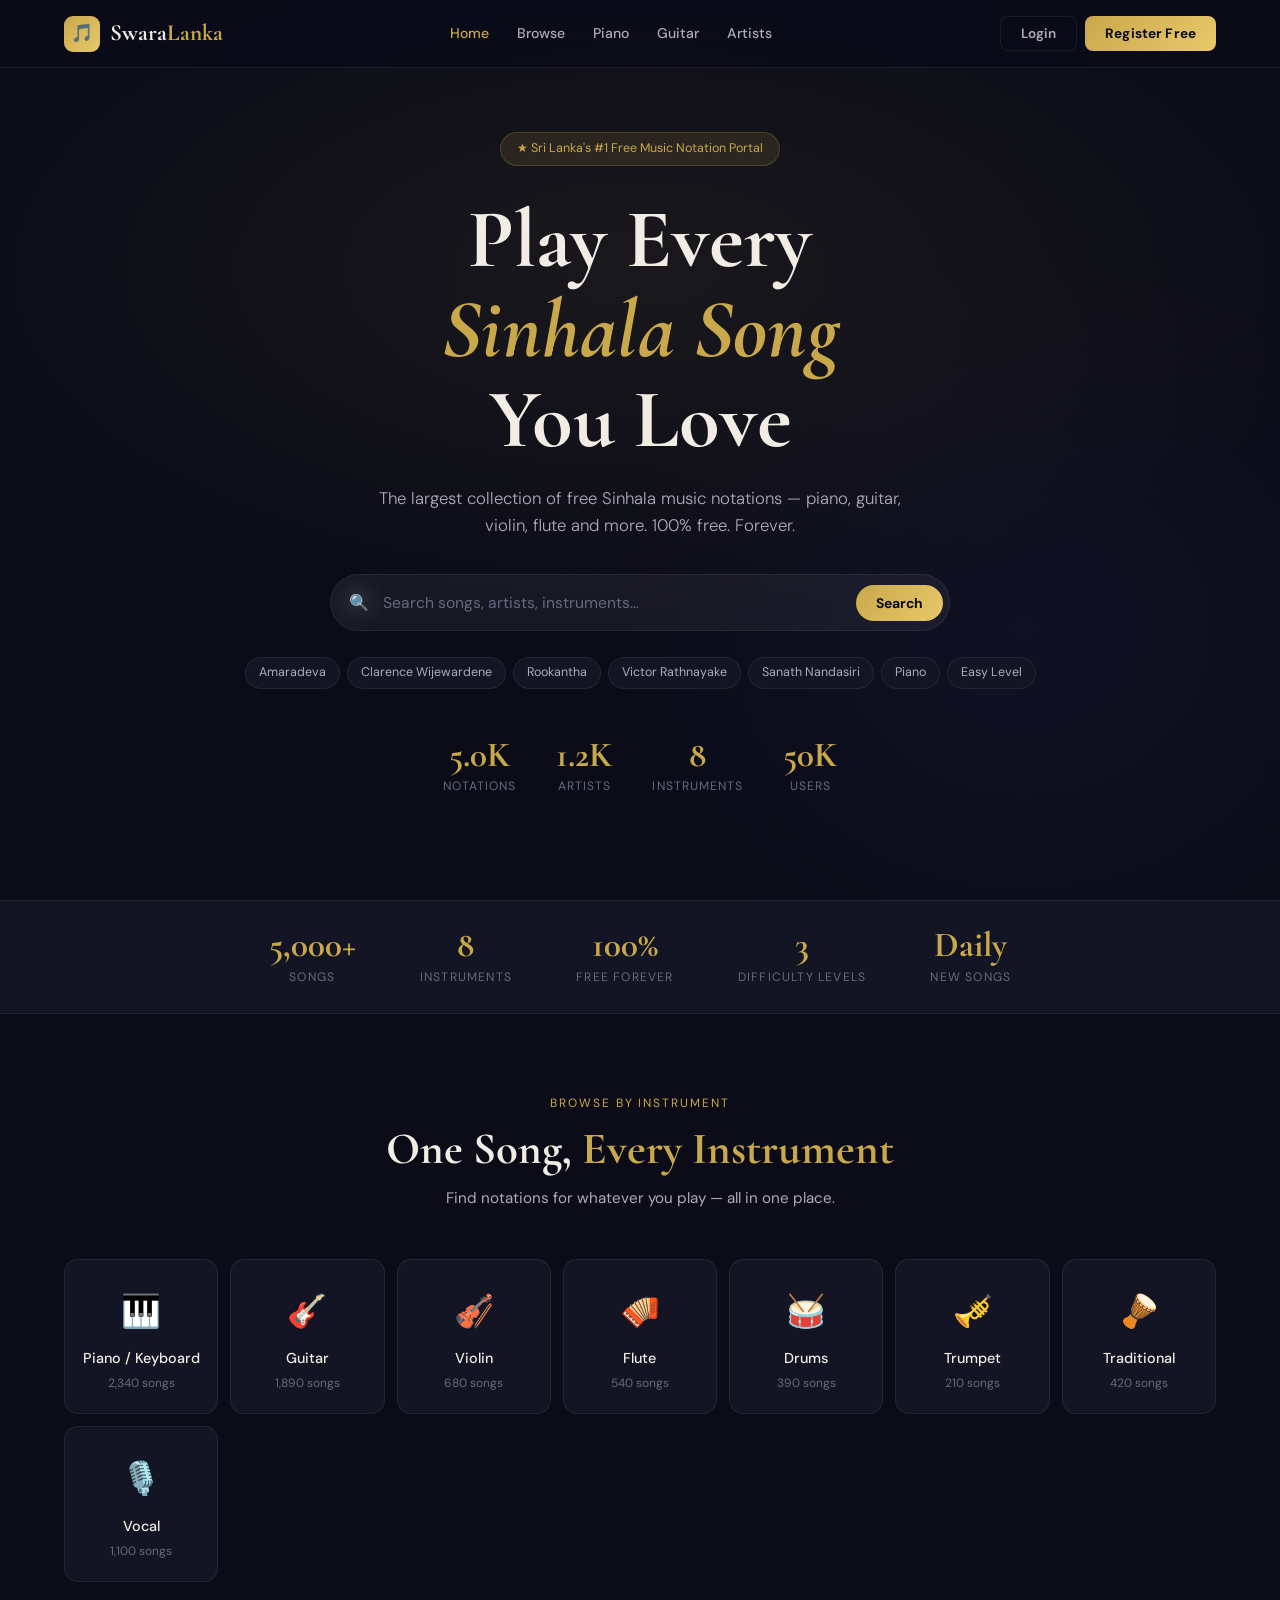
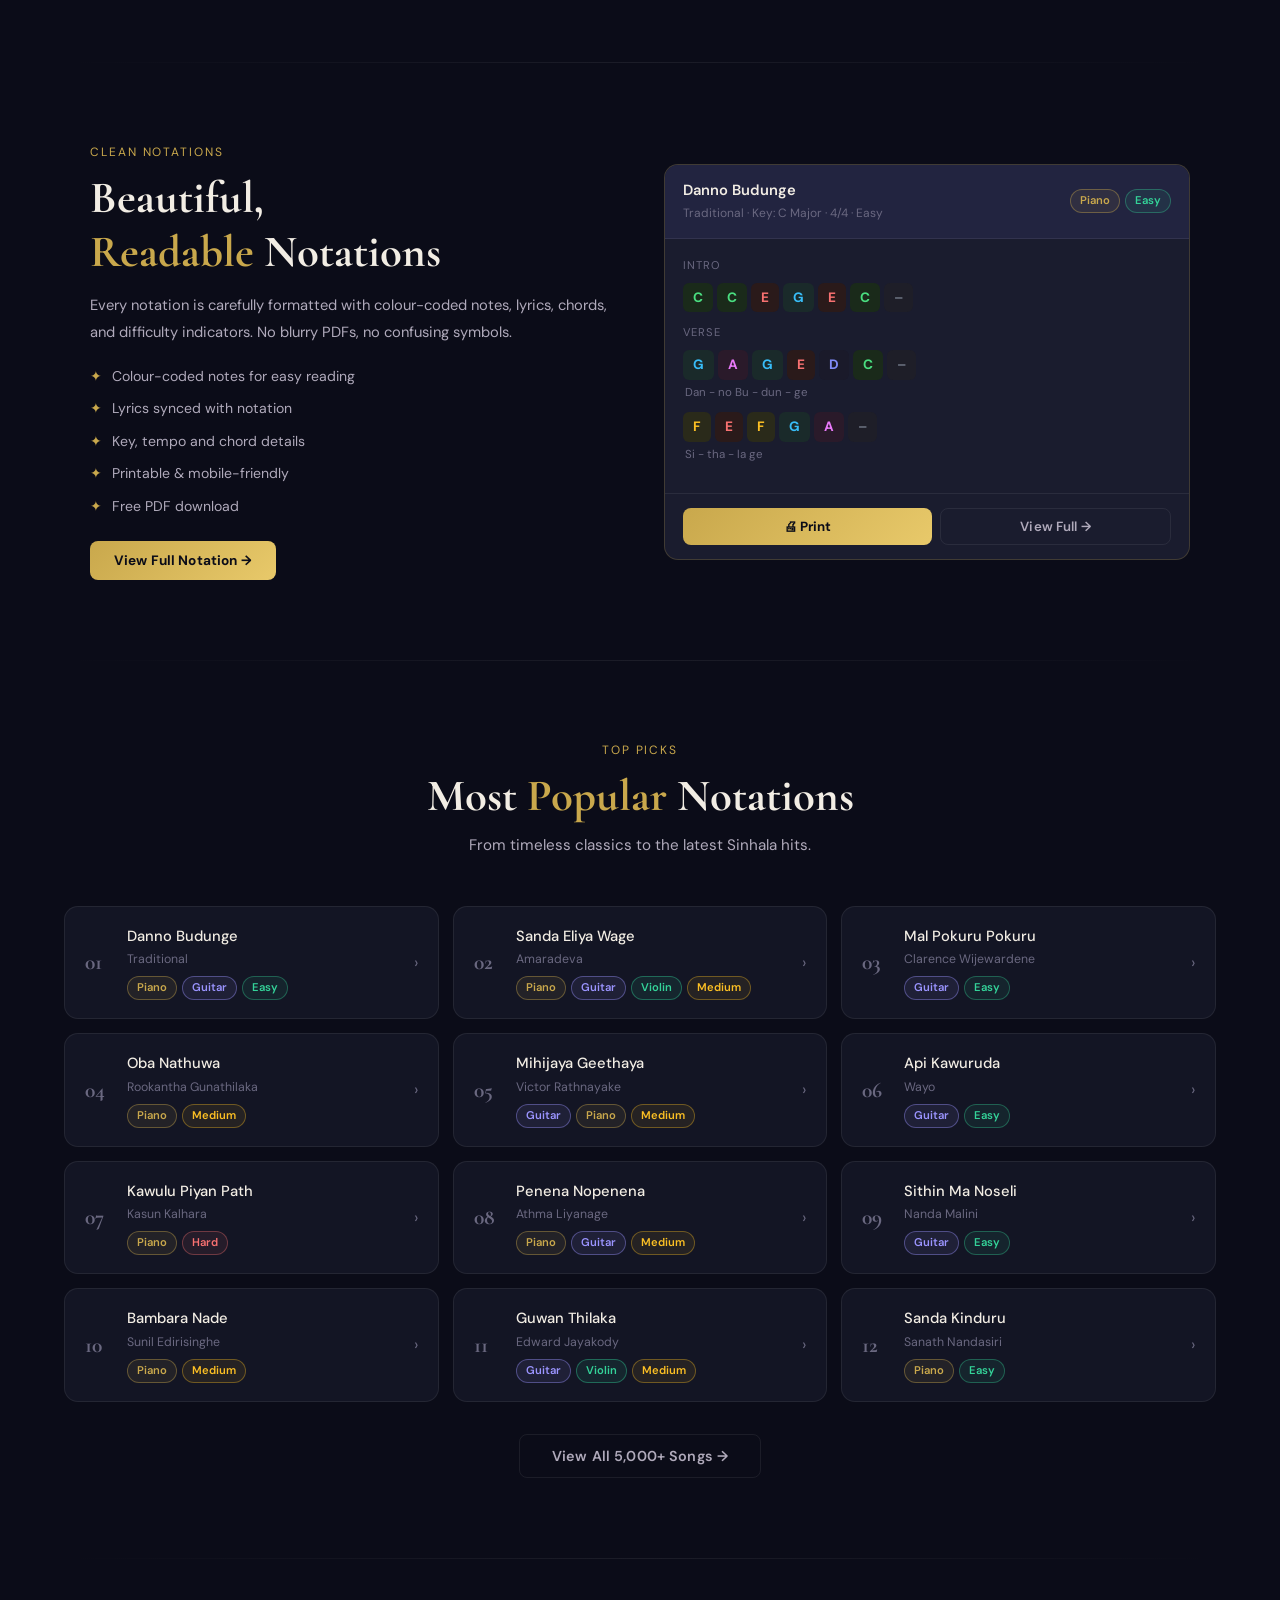
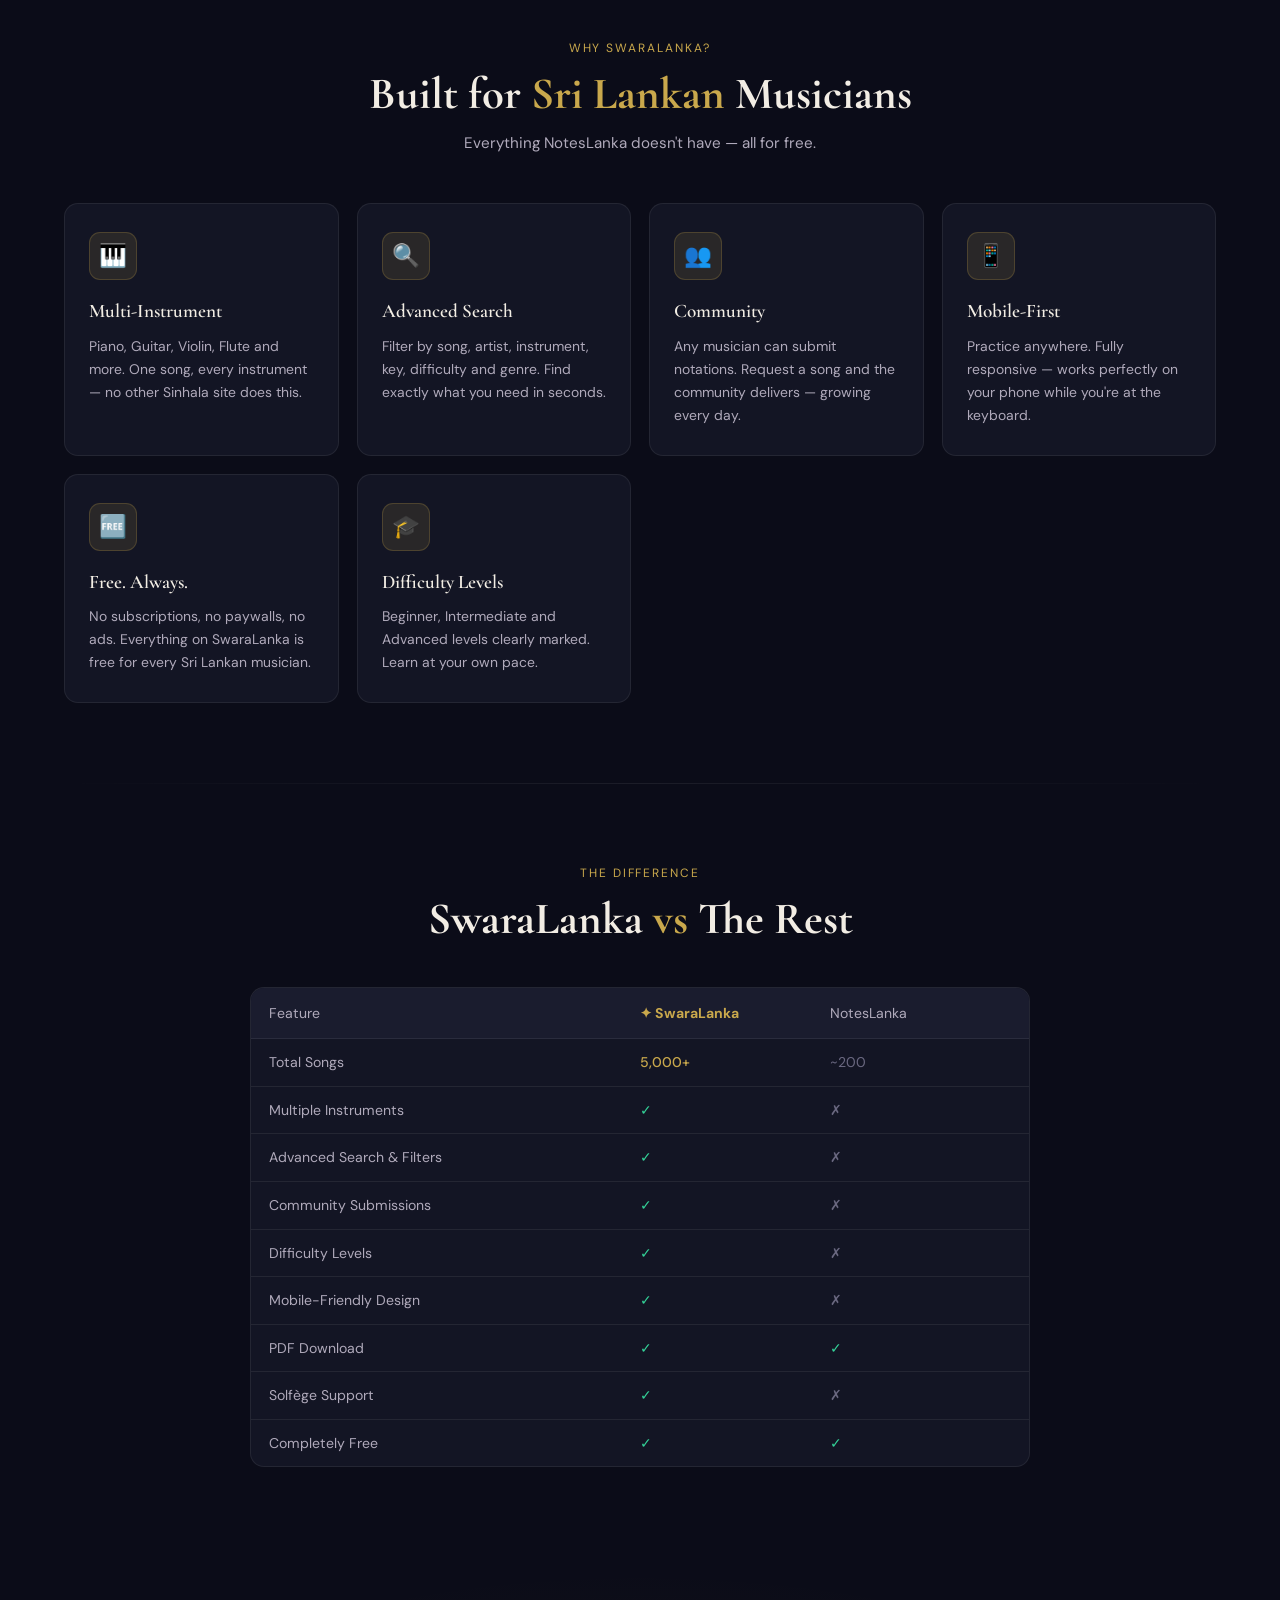
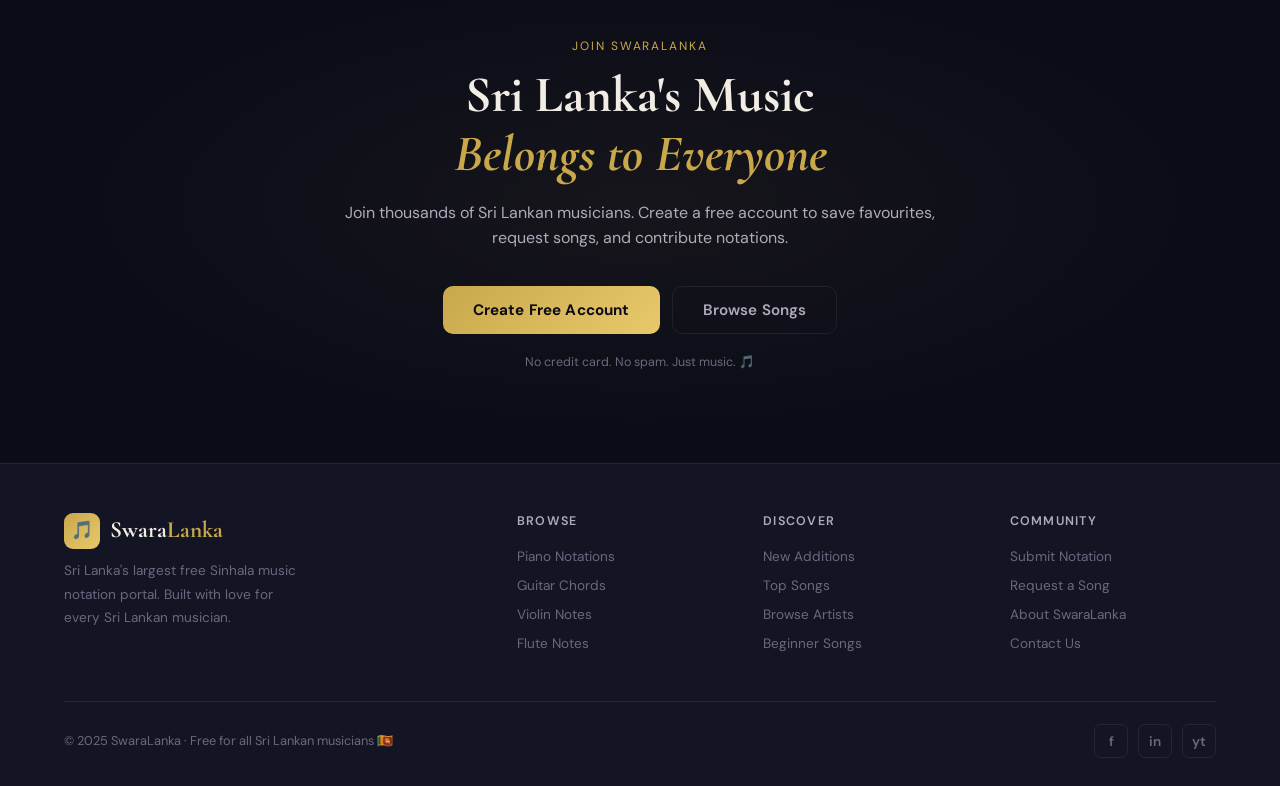
==== index.html @ d3a34899 "Add files via upload" ====
<!DOCTYPE html>
<html lang="en">
<head>
<meta charset="UTF-8">
<meta name="viewport" content="width=device-width, initial-scale=1.0">
<title>SwaraLanka — Sri Lanka's #1 Free Sinhala Music Notation Site</title>
<meta name="description" content="Sri Lanka's largest free Sinhala music notation portal. Find piano, guitar, violin & flute notations for thousands of Sinhala songs.">
<link href="https://fonts.googleapis.com/css2?family=Cormorant+Garamond:ital,wght@0,400;0,600;0,700;1,400&family=DM+Sans:wght@300;400;500;600&display=swap" rel="stylesheet">
<link rel="stylesheet" href="css/style.css">
<style>
/* ── HERO ── */
.hero{min-height:100vh;display:flex;align-items:center;justify-content:center;flex-direction:column;text-align:center;padding:90px 5% 60px;position:relative;overflow:hidden}
.hero-glow{position:absolute;inset:0;background:radial-gradient(ellipse 80% 55% at 50% 30%,rgba(201,168,76,.08) 0%,transparent 70%),radial-gradient(ellipse 55% 70% at 80% 70%,rgba(108,99,255,.05) 0%,transparent 60%);pointer-events:none}
.notes-canvas{position:absolute;inset:0;pointer-events:none;overflow:hidden}
.float-note{position:absolute;opacity:0;color:var(--gold);animation:floatNote linear infinite}
@keyframes floatNote{0%{transform:translateY(110vh) rotate(0deg);opacity:0}10%{opacity:.3}90%{opacity:.18}100%{transform:translateY(-10vh) rotate(360deg);opacity:0}}
.hero-badge{display:inline-flex;align-items:center;gap:7px;background:var(--gold-pale);border:1px solid var(--border);border-radius:50px;padding:6px 16px;font-size:.78rem;color:var(--gold);margin-bottom:1.8rem;animation:fadeUp .8s ease both}
.hero h1{font-family:'Cormorant Garamond',serif;font-size:clamp(2.8rem,7vw,5.2rem);font-weight:700;line-height:1.08;margin-bottom:1.3rem;animation:fadeUp .8s .12s ease both}
.hero h1 em{font-style:italic;color:var(--gold)}
.hero-sub{font-size:1.05rem;color:var(--text2);max-width:540px;margin:0 auto 2.2rem;font-weight:300;animation:fadeUp .8s .22s ease both}
.search-wrap{width:100%;max-width:620px;position:relative;margin-bottom:1.6rem;animation:fadeUp .8s .32s ease both}
.search-wrap input{width:100%;padding:17px 22px 17px 52px;border-radius:50px;background:rgba(255,255,255,.05);border:1px solid var(--border2);color:var(--text);font-size:.98rem;font-family:'DM Sans',sans-serif;backdrop-filter:blur(12px);outline:none;transition:all .28s}
.search-wrap input::placeholder{color:var(--text3)}
.search-wrap input:focus{border-color:var(--gold);background:rgba(201,168,76,.04)}
.search-wrap .s-ico{position:absolute;left:19px;top:50%;transform:translateY(-50%);color:var(--text3);font-size:1rem;pointer-events:none}
.search-wrap .s-btn{position:absolute;right:7px;top:50%;transform:translateY(-50%);background:linear-gradient(135deg,var(--gold),var(--gold-light));border:none;border-radius:50px;padding:9px 20px;color:#0B0C18;font-weight:700;font-size:.87rem;cursor:pointer;font-family:'DM Sans',sans-serif;transition:transform .2s}
.search-wrap .s-btn:hover{transform:translateY(-50%) scale(1.04)}
.quick-tags{display:flex;flex-wrap:wrap;gap:7px;justify-content:center;animation:fadeUp .8s .4s ease both}
.qtag{background:var(--bg2);border:1px solid var(--border2);border-radius:50px;padding:5px 13px;font-size:.78rem;color:var(--text2);cursor:pointer;transition:all .22s}
.qtag:hover{border-color:var(--border);color:var(--gold)}
.hero-stats{display:flex;gap:2.5rem;margin-top:3rem;justify-content:center;flex-wrap:wrap;animation:fadeUp .8s .48s ease both}
.hstat .num{font-family:'Cormorant Garamond',serif;font-size:2.2rem;font-weight:700;color:var(--gold);display:block;line-height:1}
.hstat .lbl{font-size:.76rem;color:var(--text3);text-transform:uppercase;letter-spacing:.09em;margin-top:.3rem}

/* ── STATS BAR ── */
.stats-bar{background:var(--bg2);border-top:1px solid var(--border2);border-bottom:1px solid var(--border2);padding:26px 5%;display:flex;justify-content:center;gap:4rem;flex-wrap:wrap}
.stat-item{text-align:center}
.stat-num{font-family:'Cormorant Garamond',serif;font-size:2.2rem;font-weight:700;color:var(--gold);display:block;line-height:1}
.stat-lbl{font-size:.76rem;color:var(--text3);text-transform:uppercase;letter-spacing:.1em;margin-top:.35rem;display:block}

/* ── INSTRUMENTS ── */
.instrument-grid{display:grid;grid-template-columns:repeat(auto-fit,minmax(140px,1fr));gap:12px}
.instr-card{background:var(--bg2);border:1px solid var(--border2);border-radius:var(--radius);padding:26px 14px 20px;text-align:center;cursor:pointer;transition:all .28s;position:relative;overflow:hidden;text-decoration:none;display:block}
.instr-card::before{content:'';position:absolute;inset:0;background:linear-gradient(135deg,var(--gold-pale),transparent);opacity:0;transition:opacity .28s}
.instr-card:hover{border-color:rgba(201,168,76,.4);transform:translateY(-4px);box-shadow:0 14px 36px rgba(0,0,0,.3)}
.instr-card:hover::before{opacity:1}
.instr-ico{font-size:2rem;margin-bottom:.65rem;display:block}
.instr-name{font-size:.9rem;font-weight:500;color:var(--text)}
.instr-count{font-size:.75rem;color:var(--text3);margin-top:.25rem}

/* ── SONGS GRID ── */
.songs-grid{display:grid;grid-template-columns:repeat(auto-fill,minmax(290px,1fr));gap:14px}
.song-card{background:var(--bg2);border:1px solid var(--border2);border-radius:var(--radius);padding:18px 20px;display:flex;align-items:center;gap:14px;cursor:pointer;transition:all .28s;position:relative;overflow:hidden;text-decoration:none;color:inherit}
.song-card::after{content:'';position:absolute;left:0;top:0;width:3px;height:0;background:linear-gradient(to bottom,var(--gold),var(--gold-light));transition:height .28s;border-radius:0 0 0 14px}
.song-card:hover{border-color:rgba(201,168,76,.25);background:var(--bg3);transform:translateX(3px)}
.song-card:hover::after{height:100%}
.song-num{font-family:'Cormorant Garamond',serif;font-size:1.35rem;font-weight:700;color:var(--text3);min-width:28px}
.song-info{flex:1;min-width:0}
.song-title{font-weight:500;font-size:.92rem;color:var(--text);white-space:nowrap;overflow:hidden;text-overflow:ellipsis}
.song-artist{font-size:.77rem;color:var(--text3);margin-top:2px}
.song-badges{display:flex;gap:5px;margin-top:.4rem;flex-wrap:wrap}
.song-arrow{color:var(--text3);transition:transform .22s;flex-shrink:0}
.song-card:hover .song-arrow{transform:translateX(3px);color:var(--gold)}

/* ── NOTATION DEMO ── */
.demo-grid{display:grid;grid-template-columns:1fr 1fr;gap:3rem;align-items:center;max-width:1100px;margin:0 auto}
.demo-features{display:flex;flex-direction:column;gap:10px;margin-top:1.2rem}
.demo-feat{display:flex;align-items:center;gap:10px;color:var(--text2);font-size:.88rem}
.demo-feat span:first-child{color:var(--gold)}
.notation-box{background:var(--bg3);border:1px solid var(--border);border-radius:var(--radius);overflow:hidden}
.notation-header{background:var(--bg4);padding:14px 18px;border-bottom:1px solid var(--border2);display:flex;justify-content:space-between;align-items:center;flex-wrap:wrap;gap:8px}
.notation-header .song-ttl{font-weight:600;font-size:.92rem}
.notation-header .song-meta{font-size:.75rem;color:var(--text3);margin-top:2px}
.notation-body{padding:18px}
.note-section-lbl{font-size:.7rem;color:var(--text3);text-transform:uppercase;letter-spacing:.1em;margin-bottom:8px}
.note-row{display:flex;flex-wrap:wrap;gap:4px;margin-bottom:4px}
.note{display:inline-block;padding:4px 10px;border-radius:6px;font-size:.85rem;font-weight:700;font-family:'DM Sans',sans-serif}
.note-c{background:#1a2a1a;color:#4ade80}.note-d{background:#1a1a2a;color:#818cf8}
.note-e{background:#2a1a1a;color:#f87171}.note-f{background:#2a2a1a;color:#fbbf24}
.note-g{background:#1a2a2a;color:#38bdf8}.note-a{background:#2a1a2a;color:#e879f9}
.note-b{background:#2a2218;color:#fb923c}.note-rest{background:#1e1e28;color:#6b7280}
.note-lyric{font-size:.72rem;color:var(--text3);margin:2px 0 10px 2px;font-family:'DM Sans',sans-serif}
.notation-footer{border-top:1px solid var(--border2);padding:14px 18px;display:flex;gap:8px}
.notation-footer .btn{flex:1;padding:9px;font-size:.83rem;text-align:center}

/* ── FEATURES ── */
.features-grid{display:grid;grid-template-columns:repeat(auto-fit,minmax(250px,1fr));gap:18px}
.feature-card{background:var(--bg2);border:1px solid var(--border2);border-radius:var(--radius);padding:28px 24px;transition:all .28s}
.feature-card:hover{border-color:rgba(201,168,76,.25);transform:translateY(-3px);box-shadow:0 18px 44px rgba(0,0,0,.28)}
.feat-icon{width:48px;height:48px;background:var(--gold-pale);border-radius:11px;display:flex;align-items:center;justify-content:center;font-size:1.4rem;margin-bottom:1rem;border:1px solid var(--border)}
.feat-title{font-family:'Cormorant Garamond',serif;font-size:1.2rem;font-weight:600;margin-bottom:.5rem}
.feat-desc{color:var(--text2);font-size:.87rem;line-height:1.65}

/* ── COMPARE ── */
.compare-wrap{background:var(--bg2);border:1px solid var(--border2);border-radius:var(--radius);overflow:hidden;max-width:780px;margin:0 auto}
.compare-head{display:grid;grid-template-columns:2fr 1fr 1fr;background:var(--bg3);padding:14px 18px;gap:8px;border-bottom:1px solid var(--border2)}
.compare-head .us{color:var(--gold);font-weight:700;font-size:.88rem}
.compare-head span{font-size:.88rem;color:var(--text2)}
.cmp-row{display:grid;grid-template-columns:2fr 1fr 1fr;padding:12px 18px;gap:8px;border-bottom:1px solid var(--border2);font-size:.88rem;transition:background .2s}
.cmp-row:last-child{border:none}
.cmp-row:hover{background:rgba(255,255,255,.025)}
.cmp-row .feat-name{color:var(--text2)}
.cmp-row .us-val{color:var(--gold);font-weight:500}
.cy{color:var(--green)}.cn{color:var(--text3)}

/* ── CTA ── */
.cta-section{padding:90px 5%;text-align:center;position:relative;overflow:hidden}
.cta-glow{position:absolute;inset:0;background:radial-gradient(ellipse 65% 65% at 50% 50%,rgba(201,168,76,.06) 0%,transparent 70%)}
.cta-inner{position:relative;max-width:640px;margin:0 auto}
.cta-title{font-family:'Cormorant Garamond',serif;font-size:clamp(2rem,5vw,3.2rem);font-weight:700;line-height:1.15;margin-bottom:1rem}
.cta-sub{color:var(--text2);margin-bottom:2.2rem;font-size:1rem}
.cta-btns{display:flex;gap:12px;justify-content:center;flex-wrap:wrap}
.btn-lg{padding:13px 30px;font-size:.95rem;border-radius:10px}

@media(max-width:760px){.demo-grid{grid-template-columns:1fr}.hero-stats{gap:1.5rem}.stats-bar{gap:2rem}}
</style>
</head>
<body>

<nav>
  <a class="logo" href="index.html">
    <div class="logo-icon">🎵</div>
    <div class="logo-text">Swara<span>Lanka</span></div>
  </a>
  <div class="nav-links">
    <a href="index.html" class="active">Home</a>
    <a href="browse.html">Browse</a>
    <a href="browse.html?filter=piano">Piano</a>
    <a href="browse.html?filter=guitar">Guitar</a>
    <a href="browse.html?filter=artists">Artists</a>
  </div>
  <div class="nav-btns">
    <button class="btn btn-outline">Login</button>
    <button class="btn btn-gold">Register Free</button>
  </div>
</nav>

<!-- HERO -->
<section class="hero">
  <div class="hero-glow"></div>
  <div class="notes-canvas" id="notesCanvas"></div>

  <div class="hero-badge">★ Sri Lanka's #1 Free Music Notation Portal</div>
  <h1>Play Every<br><em>Sinhala Song</em><br>You Love</h1>
  <p class="hero-sub">The largest collection of free Sinhala music notations — piano, guitar, violin, flute and more. 100% free. Forever.</p>

  <div class="search-wrap">
    <span class="s-ico">🔍</span>
    <input id="heroSearch" type="text" placeholder="Search songs, artists, instruments…" autocomplete="off"/>
    <button class="s-btn" onclick="doSearch()">Search</button>
  </div>

  <div class="quick-tags">
    <span class="qtag" onclick="setSearch('Amaradeva')">Amaradeva</span>
    <span class="qtag" onclick="setSearch('Clarence Wijewardene')">Clarence Wijewardene</span>
    <span class="qtag" onclick="setSearch('Rookantha')">Rookantha</span>
    <span class="qtag" onclick="setSearch('Victor Rathnayake')">Victor Rathnayake</span>
    <span class="qtag" onclick="setSearch('Sanath Nandasiri')">Sanath Nandasiri</span>
    <span class="qtag" onclick="window.location='browse.html?filter=piano'">Piano</span>
    <span class="qtag" onclick="window.location='browse.html?filter=easy'">Easy Level</span>
  </div>

  <div class="hero-stats">
    <div class="hstat"><span class="num" data-target="5000">0</span><span class="lbl">Notations</span></div>
    <div class="hstat"><span class="num" data-target="1200">0</span><span class="lbl">Artists</span></div>
    <div class="hstat"><span class="num" data-target="8">0</span><span class="lbl">Instruments</span></div>
    <div class="hstat"><span class="num" data-target="50000">0</span><span class="lbl">Users</span></div>
  </div>
</section>

<!-- STATS BAR -->
<div class="stats-bar">
  <div class="stat-item"><span class="stat-num">5,000+</span><span class="stat-lbl">Songs</span></div>
  <div class="stat-item"><span class="stat-num">8</span><span class="stat-lbl">Instruments</span></div>
  <div class="stat-item"><span class="stat-num">100%</span><span class="stat-lbl">Free Forever</span></div>
  <div class="stat-item"><span class="stat-num">3</span><span class="stat-lbl">Difficulty Levels</span></div>
  <div class="stat-item"><span class="stat-num">Daily</span><span class="stat-lbl">New Songs</span></div>
</div>

<!-- INSTRUMENTS -->
<section class="section" id="instruments">
  <div style="text-align:center;margin-bottom:3rem" class="reveal">
    <p class="section-eyebrow">Browse by Instrument</p>
    <h2 class="section-title">One Song, <span>Every Instrument</span></h2>
    <p class="section-sub">Find notations for whatever you play — all in one place.</p>
  </div>
  <div class="instrument-grid reveal">
    <a class="instr-card" href="browse.html?filter=piano"><span class="instr-ico">🎹</span><div class="instr-name">Piano / Keyboard</div><div class="instr-count">2,340 songs</div></a>
    <a class="instr-card" href="browse.html?filter=guitar"><span class="instr-ico">🎸</span><div class="instr-name">Guitar</div><div class="instr-count">1,890 songs</div></a>
    <a class="instr-card" href="browse.html?filter=violin"><span class="instr-ico">🎻</span><div class="instr-name">Violin</div><div class="instr-count">680 songs</div></a>
    <a class="instr-card" href="browse.html?filter=flute"><span class="instr-ico">🪗</span><div class="instr-name">Flute</div><div class="instr-count">540 songs</div></a>
    <a class="instr-card" href="browse.html"><span class="instr-ico">🥁</span><div class="instr-name">Drums</div><div class="instr-count">390 songs</div></a>
    <a class="instr-card" href="browse.html"><span class="instr-ico">🎺</span><div class="instr-name">Trumpet</div><div class="instr-count">210 songs</div></a>
    <a class="instr-card" href="browse.html"><span class="instr-ico">🪘</span><div class="instr-name">Traditional</div><div class="instr-count">420 songs</div></a>
    <a class="instr-card" href="browse.html"><span class="instr-ico">🎙️</span><div class="instr-name">Vocal</div><div class="instr-count">1,100 songs</div></a>
  </div>
</section>

<div class="divider"></div>

<!-- NOTATION DEMO -->
<section class="section">
  <div class="demo-grid">
    <div class="reveal">
      <p class="section-eyebrow">Clean Notations</p>
      <h2 class="section-title" style="text-align:left">Beautiful,<br><span>Readable</span> Notations</h2>
      <p style="color:var(--text2);margin-top:.8rem;font-size:.92rem;line-height:1.8">Every notation is carefully formatted with colour-coded notes, lyrics, chords, and difficulty indicators. No blurry PDFs, no confusing symbols.</p>
      <div class="demo-features">
        <div class="demo-feat"><span>✦</span><span>Colour-coded notes for easy reading</span></div>
        <div class="demo-feat"><span>✦</span><span>Lyrics synced with notation</span></div>
        <div class="demo-feat"><span>✦</span><span>Key, tempo and chord details</span></div>
        <div class="demo-feat"><span>✦</span><span>Printable &amp; mobile-friendly</span></div>
        <div class="demo-feat"><span>✦</span><span>Free PDF download</span></div>
      </div>
      <a href="song.html" style="margin-top:1.5rem;display:inline-block"><button class="btn btn-gold" style="padding:11px 24px">View Full Notation →</button></a>
    </div>
    <div class="reveal">
      <div class="notation-box">
        <div class="notation-header">
          <div><div class="song-ttl">Danno Budunge</div><div class="song-meta">Traditional · Key: C Major · 4/4 · Easy</div></div>
          <div style="display:flex;gap:5px"><span class="badge badge-piano">Piano</span><span class="badge badge-easy">Easy</span></div>
        </div>
        <div class="notation-body">
          <div class="note-section-lbl">Intro</div>
          <div class="note-row"><span class="note note-c">C</span><span class="note note-c">C</span><span class="note note-e">E</span><span class="note note-g">G</span><span class="note note-e">E</span><span class="note note-c">C</span><span class="note note-rest">–</span></div>
          <div class="note-section-lbl" style="margin-top:12px">Verse</div>
          <div class="note-row"><span class="note note-g">G</span><span class="note note-a">A</span><span class="note note-g">G</span><span class="note note-e">E</span><span class="note note-d">D</span><span class="note note-c">C</span><span class="note note-rest">–</span></div>
          <div class="note-lyric">Dan - no  Bu - dun - ge</div>
          <div class="note-row"><span class="note note-f">F</span><span class="note note-e">E</span><span class="note note-f">F</span><span class="note note-g">G</span><span class="note note-a">A</span><span class="note note-rest">–</span></div>
          <div class="note-lyric">Si - tha - la  ge</div>
        </div>
        <div class="notation-footer">
          <button class="btn btn-gold">🖨 Print</button>
          <a href="song.html" style="flex:1"><button class="btn btn-outline" style="width:100%">View Full →</button></a>
        </div>
      </div>
    </div>
  </div>
</section>

<div class="divider"></div>

<!-- POPULAR SONGS -->
<section class="section" id="browse">
  <div style="text-align:center;margin-bottom:3rem" class="reveal">
    <p class="section-eyebrow">Top Picks</p>
    <h2 class="section-title">Most <span>Popular</span> Notations</h2>
    <p class="section-sub">From timeless classics to the latest Sinhala hits.</p>
  </div>
  <div class="songs-grid reveal" id="popularSongs"></div>
  <div style="text-align:center;margin-top:2rem" class="reveal">
    <a href="browse.html"><button class="btn btn-outline" style="padding:12px 32px;font-size:.9rem">View All 5,000+ Songs →</button></a>
  </div>
</section>

<div class="divider"></div>

<!-- FEATURES -->
<section class="section">
  <div style="text-align:center;margin-bottom:3rem" class="reveal">
    <p class="section-eyebrow">Why SwaraLanka?</p>
    <h2 class="section-title">Built for <span>Sri Lankan</span> Musicians</h2>
    <p class="section-sub">Everything NotesLanka doesn't have — all for free.</p>
  </div>
  <div class="features-grid reveal">
    <div class="feature-card"><div class="feat-icon">🎹</div><h3 class="feat-title">Multi-Instrument</h3><p class="feat-desc">Piano, Guitar, Violin, Flute and more. One song, every instrument — no other Sinhala site does this.</p></div>
    <div class="feature-card"><div class="feat-icon">🔍</div><h3 class="feat-title">Advanced Search</h3><p class="feat-desc">Filter by song, artist, instrument, key, difficulty and genre. Find exactly what you need in seconds.</p></div>
    <div class="feature-card"><div class="feat-icon">👥</div><h3 class="feat-title">Community</h3><p class="feat-desc">Any musician can submit notations. Request a song and the community delivers — growing every day.</p></div>
    <div class="feature-card"><div class="feat-icon">📱</div><h3 class="feat-title">Mobile-First</h3><p class="feat-desc">Practice anywhere. Fully responsive — works perfectly on your phone while you're at the keyboard.</p></div>
    <div class="feature-card"><div class="feat-icon">🆓</div><h3 class="feat-title">Free. Always.</h3><p class="feat-desc">No subscriptions, no paywalls, no ads. Everything on SwaraLanka is free for every Sri Lankan musician.</p></div>
    <div class="feature-card"><div class="feat-icon">🎓</div><h3 class="feat-title">Difficulty Levels</h3><p class="feat-desc">Beginner, Intermediate and Advanced levels clearly marked. Learn at your own pace.</p></div>
  </div>
</section>

<div class="divider"></div>

<!-- COMPARE -->
<section class="section">
  <div style="text-align:center;margin-bottom:2.5rem" class="reveal">
    <p class="section-eyebrow">The Difference</p>
    <h2 class="section-title">SwaraLanka <span>vs</span> The Rest</h2>
  </div>
  <div class="compare-wrap reveal">
    <div class="compare-head"><span style="color:var(--text2)">Feature</span><span class="us">✦ SwaraLanka</span><span>NotesLanka</span></div>
    <div class="cmp-row"><span class="feat-name">Total Songs</span><span class="us-val">5,000+</span><span style="color:var(--text3)">~200</span></div>
    <div class="cmp-row"><span class="feat-name">Multiple Instruments</span><span class="cy">✓</span><span class="cn">✗</span></div>
    <div class="cmp-row"><span class="feat-name">Advanced Search & Filters</span><span class="cy">✓</span><span class="cn">✗</span></div>
    <div class="cmp-row"><span class="feat-name">Community Submissions</span><span class="cy">✓</span><span class="cn">✗</span></div>
    <div class="cmp-row"><span class="feat-name">Difficulty Levels</span><span class="cy">✓</span><span class="cn">✗</span></div>
    <div class="cmp-row"><span class="feat-name">Mobile-Friendly Design</span><span class="cy">✓</span><span class="cn">✗</span></div>
    <div class="cmp-row"><span class="feat-name">PDF Download</span><span class="cy">✓</span><span class="cy">✓</span></div>
    <div class="cmp-row"><span class="feat-name">Solfège Support</span><span class="cy">✓</span><span class="cn">✗</span></div>
    <div class="cmp-row"><span class="feat-name">Completely Free</span><span class="cy">✓</span><span class="cy">✓</span></div>
  </div>
</section>

<!-- CTA -->
<section class="cta-section">
  <div class="cta-glow"></div>
  <div class="cta-inner reveal">
    <p class="section-eyebrow">Join SwaraLanka</p>
    <h2 class="cta-title">Sri Lanka's Music<br><em style="color:var(--gold);font-family:'Cormorant Garamond',serif">Belongs to Everyone</em></h2>
    <p class="cta-sub">Join thousands of Sri Lankan musicians. Create a free account to save favourites, request songs, and contribute notations.</p>
    <div class="cta-btns">
      <button class="btn btn-gold btn-lg">Create Free Account</button>
      <a href="browse.html"><button class="btn btn-outline btn-lg">Browse Songs</button></a>
    </div>
    <p style="color:var(--text3);font-size:.78rem;margin-top:1.2rem">No credit card. No spam. Just music. 🎵</p>
  </div>
</section>

<!-- FOOTER -->
<footer>
  <div class="footer-grid">
    <div class="footer-brand">
      <a class="logo" href="index.html"><div class="logo-icon">🎵</div><div class="logo-text">Swara<span>Lanka</span></div></a>
      <p>Sri Lanka's largest free Sinhala music notation portal. Built with love for every Sri Lankan musician.</p>
    </div>
    <div class="footer-col"><h4>Browse</h4><a href="browse.html?filter=piano">Piano Notations</a><a href="browse.html?filter=guitar">Guitar Chords</a><a href="browse.html?filter=violin">Violin Notes</a><a href="browse.html?filter=flute">Flute Notes</a></div>
    <div class="footer-col"><h4>Discover</h4><a href="browse.html">New Additions</a><a href="browse.html">Top Songs</a><a href="browse.html">Browse Artists</a><a href="browse.html?filter=easy">Beginner Songs</a></div>
    <div class="footer-col"><h4>Community</h4><a href="#">Submit Notation</a><a href="#">Request a Song</a><a href="#">About SwaraLanka</a><a href="#">Contact Us</a></div>
  </div>
  <div class="footer-bottom">
    <p>© 2025 SwaraLanka · Free for all Sri Lankan musicians 🇱🇰</p>
    <div class="social-links">
      <a class="social-link" href="#">f</a>
      <a class="social-link" href="#">in</a>
      <a class="social-link" href="#">yt</a>
    </div>
  </div>
</footer>

<script src="js/data.js"></script>
<script>
// Floating notes
const canvas=document.getElementById('notesCanvas');
['♩','♪','♫','♬','𝄞','𝄢'].forEach((c,i)=>{
  for(let j=0;j<4;j++){
    const n=document.createElement('div');n.className='float-note';n.textContent=c;
    n.style.left=Math.random()*100+'%';n.style.animationDuration=(14+Math.random()*16)+'s';
    n.style.animationDelay=(Math.random()*20)+'s';n.style.fontSize=(.7+Math.random()*.8)+'rem';
    canvas.appendChild(n);
  }
});

// Counter animation
function countUp(el,target){
  const dur=1800,start=performance.now();
  const tick=now=>{
    const t=Math.min((now-start)/dur,1),ease=1-Math.pow(1-t,3),v=Math.floor(ease*target);
    el.textContent=v>=1000?(v>=10000?(v/1000).toFixed(0)+'K':(v/1000).toFixed(1)+'K'):v;
    if(t<1)requestAnimationFrame(tick);
    else el.textContent=target>=10000?(target/1000).toFixed(0)+'K':target>=1000?(target/1000).toFixed(1)+'K':target;
  };requestAnimationFrame(tick);
}
setTimeout(()=>document.querySelectorAll('.hstat .num').forEach(el=>countUp(el,+el.dataset.target)),500);

// Reveal on scroll
const obs=new IntersectionObserver(entries=>entries.forEach(e=>{if(e.isIntersecting){e.target.classList.add('visible');obs.unobserve(e.target)}}),{threshold:.12});
document.querySelectorAll('.reveal').forEach(el=>obs.observe(el));

// Popular songs
const grid=document.getElementById('popularSongs');
SONGS.slice(0,12).forEach((s,i)=>{
  grid.innerHTML+=`<a class="song-card" href="song.html?id=${s.id}">
    <span class="song-num">${String(i+1).padStart(2,'0')}</span>
    <div class="song-info">
      <div class="song-title">${s.title}</div>
      <div class="song-artist">${s.artist}</div>
      <div class="song-badges">${s.instruments.map(instrBadge).join('')}${diffBadge(s.difficulty)}</div>
    </div>
    <span class="song-arrow">›</span>
  </a>`;
});

// Search
function setSearch(q){document.getElementById('heroSearch').value=q}
function doSearch(){
  const q=document.getElementById('heroSearch').value.trim();
  if(q)window.location=`browse.html?q=${encodeURIComponent(q)}`;
}
document.getElementById('heroSearch').addEventListener('keydown',e=>{if(e.key==='Enter')doSearch()});
</script>
</body>
</html>
---- css/style.css ----
/* ── RESET & VARS ── */
*,*::before,*::after{box-sizing:border-box;margin:0;padding:0}
:root{
  --gold:#C9A84C;--gold-light:#E8C96A;--gold-pale:rgba(201,168,76,0.12);
  --bg:#0B0C18;--bg2:#131524;--bg3:#1A1C2E;--bg4:#222440;
  --text:#F2EDE4;--text2:#B0AABB;--text3:#6A6880;
  --border:rgba(201,168,76,0.22);--border2:rgba(255,255,255,0.07);
  --radius:14px;--radius-sm:8px;
  --green:#34D399;--purple:#9B94FF;--orange:#FBbF24;
}
html{scroll-behavior:smooth}
body{background:var(--bg);color:var(--text);font-family:'DM Sans',sans-serif;overflow-x:hidden;line-height:1.6}
a{text-decoration:none;color:inherit}
img{max-width:100%}

/* ── NAV ── */
nav{position:fixed;top:0;left:0;right:0;z-index:100;padding:0 5%;backdrop-filter:blur(24px);-webkit-backdrop-filter:blur(24px);background:rgba(11,12,24,0.88);border-bottom:1px solid var(--border2);display:flex;align-items:center;justify-content:space-between;height:68px}
.logo{display:flex;align-items:center;gap:10px;cursor:pointer}
.logo-icon{width:36px;height:36px;background:linear-gradient(135deg,var(--gold),var(--gold-light));border-radius:9px;display:flex;align-items:center;justify-content:center;font-size:18px;flex-shrink:0}
.logo-text{font-family:'Cormorant Garamond',serif;font-size:1.45rem;font-weight:700}
.logo-text span{color:var(--gold)}
.nav-links{display:flex;align-items:center;gap:1.75rem}
.nav-links a{color:var(--text2);font-size:0.88rem;font-weight:500;transition:color .2s}
.nav-links a:hover,.nav-links a.active{color:var(--gold)}
.nav-btns{display:flex;gap:8px}
.btn{padding:8px 20px;border-radius:8px;font-size:0.85rem;font-weight:600;cursor:pointer;transition:all .22s;font-family:'DM Sans',sans-serif;border:none;letter-spacing:.01em}
.btn-outline{background:transparent;border:1px solid var(--border2);color:var(--text2)}
.btn-outline:hover{border-color:var(--gold);color:var(--gold)}
.btn-gold{background:linear-gradient(135deg,var(--gold),var(--gold-light));color:#0B0C18;font-weight:700}
.btn-gold:hover{transform:translateY(-1px);box-shadow:0 8px 24px rgba(201,168,76,.4)}

/* ── BADGES ── */
.badge{font-size:.7rem;padding:2px 9px;border-radius:50px;border:1px solid;font-weight:600}
.badge-piano{border-color:rgba(201,168,76,.4);color:var(--gold);background:rgba(201,168,76,.09)}
.badge-guitar{border-color:rgba(155,148,255,.4);color:var(--purple);background:rgba(155,148,255,.09)}
.badge-violin{border-color:rgba(52,211,153,.4);color:var(--green);background:rgba(52,211,153,.09)}
.badge-flute{border-color:rgba(251,191,36,.4);color:var(--orange);background:rgba(251,191,36,.09)}
.badge-easy{border-color:rgba(52,211,153,.35);color:var(--green);background:rgba(52,211,153,.08)}
.badge-medium{border-color:rgba(251,191,36,.35);color:var(--orange);background:rgba(251,191,36,.08)}
.badge-hard{border-color:rgba(248,113,113,.35);color:#f87171;background:rgba(248,113,113,.08)}

/* ── UTILITY ── */
.container{max-width:1200px;margin:0 auto;padding:0 5%}
.section{padding:80px 5%}
.section-eyebrow{font-size:.75rem;text-transform:uppercase;letter-spacing:.16em;color:var(--gold);margin-bottom:.6rem}
.section-title{font-family:'Cormorant Garamond',serif;font-size:clamp(1.8rem,3.5vw,2.8rem);font-weight:700;line-height:1.2}
.section-title span{color:var(--gold)}
.section-sub{color:var(--text2);margin-top:.6rem;font-size:.95rem}
.divider{height:1px;background:linear-gradient(to right,transparent,var(--border2),transparent);margin:0 5%}
@keyframes fadeUp{from{opacity:0;transform:translateY(28px)}to{opacity:1;transform:translateY(0)}}
.reveal{opacity:0;transform:translateY(28px);transition:opacity .65s ease,transform .65s ease}
.reveal.visible{opacity:1;transform:translateY(0)}

/* ── FOOTER ── */
footer{background:var(--bg2);border-top:1px solid var(--border2);padding:48px 5% 28px}
.footer-grid{display:grid;grid-template-columns:2fr 1fr 1fr 1fr;gap:2.5rem;margin-bottom:2.5rem}
.footer-brand p{color:var(--text3);font-size:.85rem;line-height:1.75;max-width:240px;margin-top:.6rem}
.footer-col h4{font-size:.78rem;font-weight:600;color:var(--text2);margin-bottom:.85rem;text-transform:uppercase;letter-spacing:.1em}
.footer-col a{display:block;color:var(--text3);font-size:.85rem;margin-bottom:.45rem;transition:color .2s}
.footer-col a:hover{color:var(--gold)}
.footer-bottom{border-top:1px solid var(--border2);padding-top:22px;display:flex;justify-content:space-between;align-items:center;flex-wrap:wrap;gap:10px}
.footer-bottom p{color:var(--text3);font-size:.8rem}
.social-links{display:flex;gap:10px}
.social-link{width:34px;height:34px;border:1px solid var(--border2);border-radius:7px;display:flex;align-items:center;justify-content:center;color:var(--text3);transition:all .22s;font-size:.85rem;font-weight:600}
.social-link:hover{border-color:var(--gold);color:var(--gold)}

/* ── RESPONSIVE ── */
@media(max-width:900px){.nav-links{display:none}.footer-grid{grid-template-columns:1fr 1fr}}
@media(max-width:600px){.footer-grid{grid-template-columns:1fr}.nav-btns .btn-outline{display:none}}
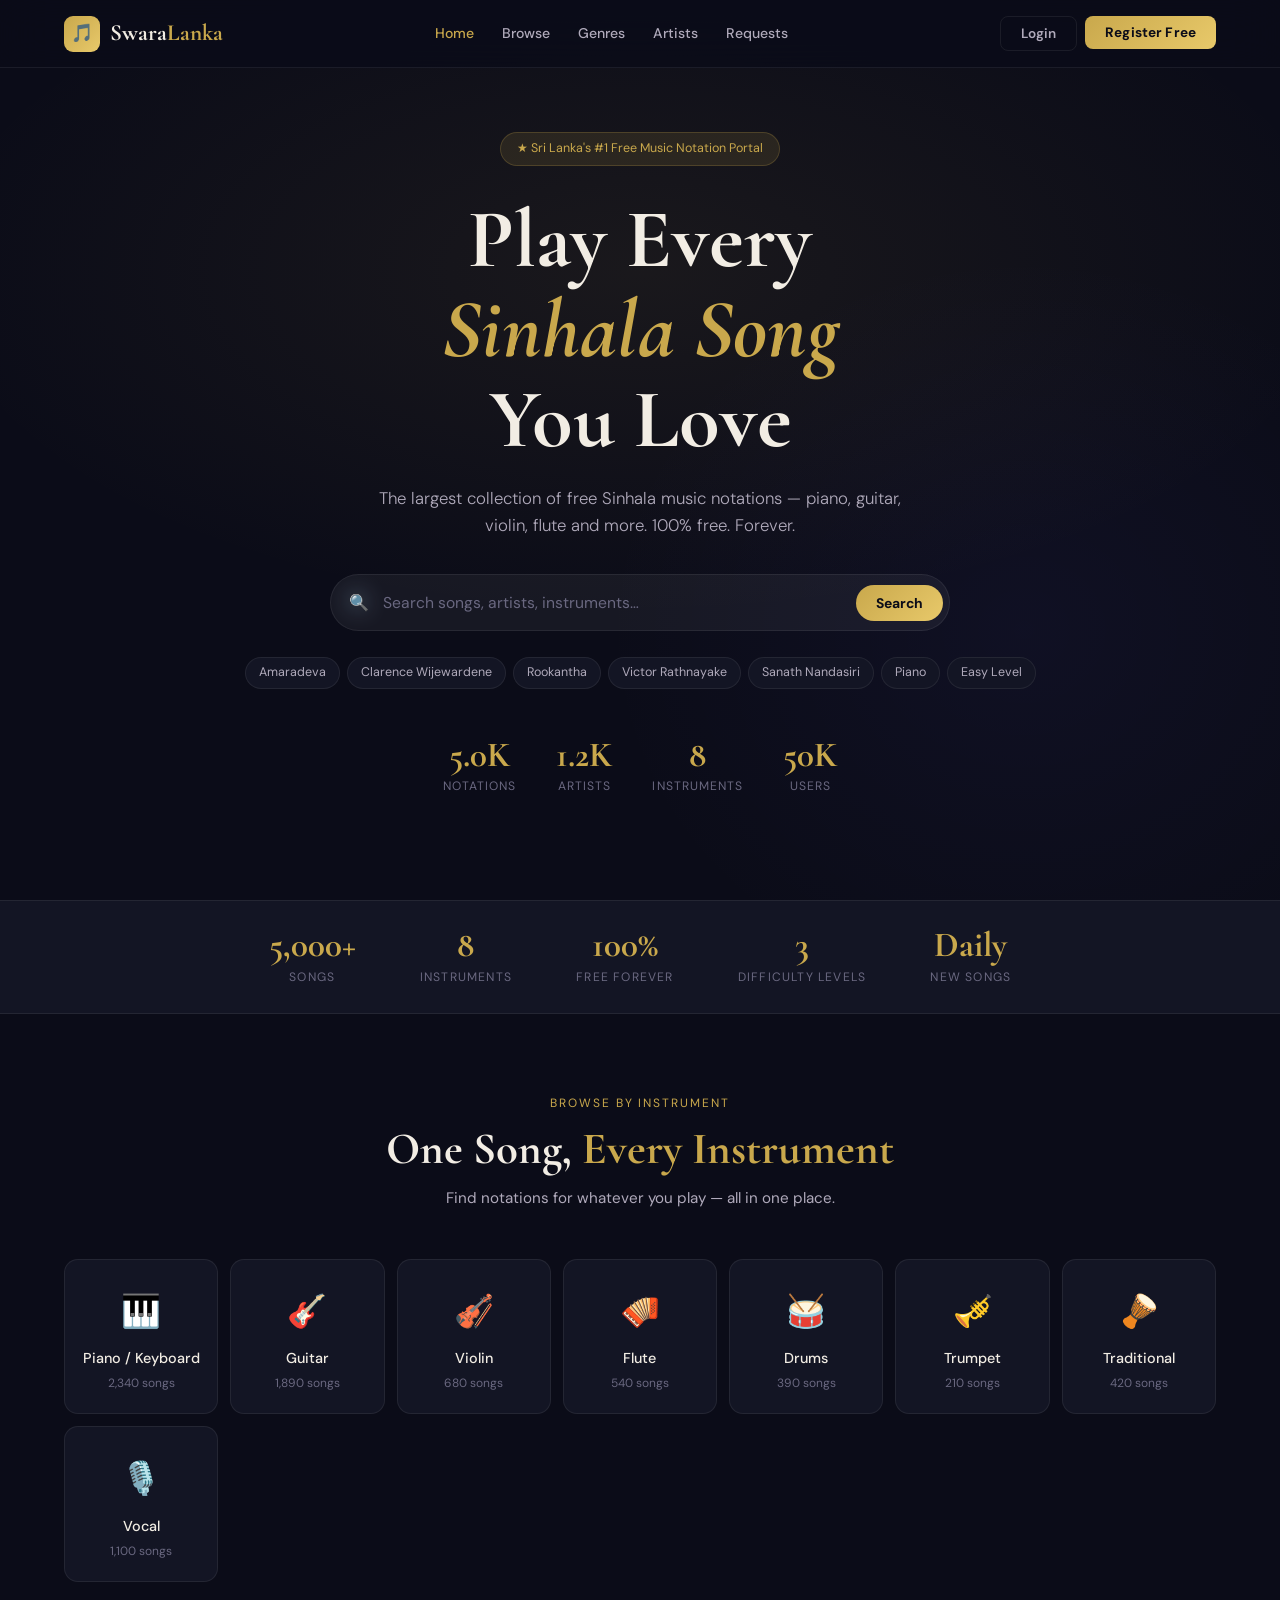
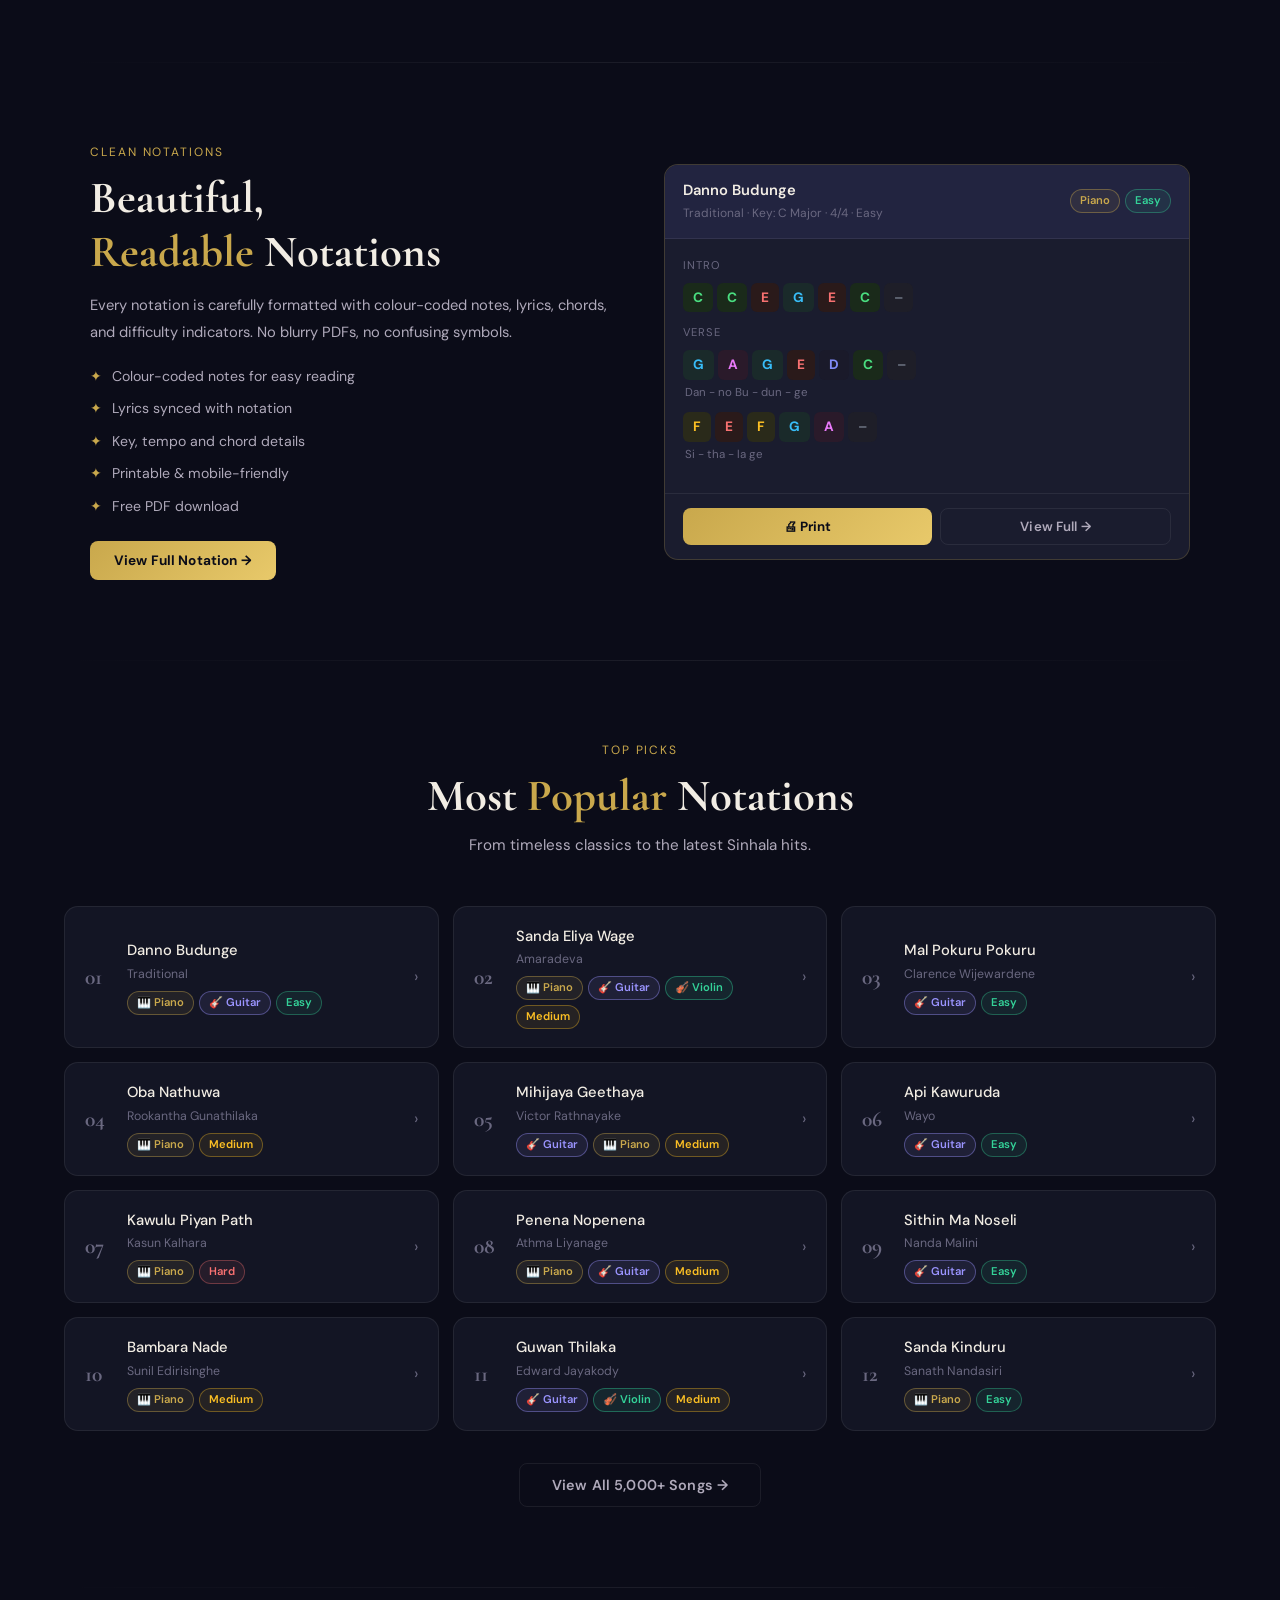
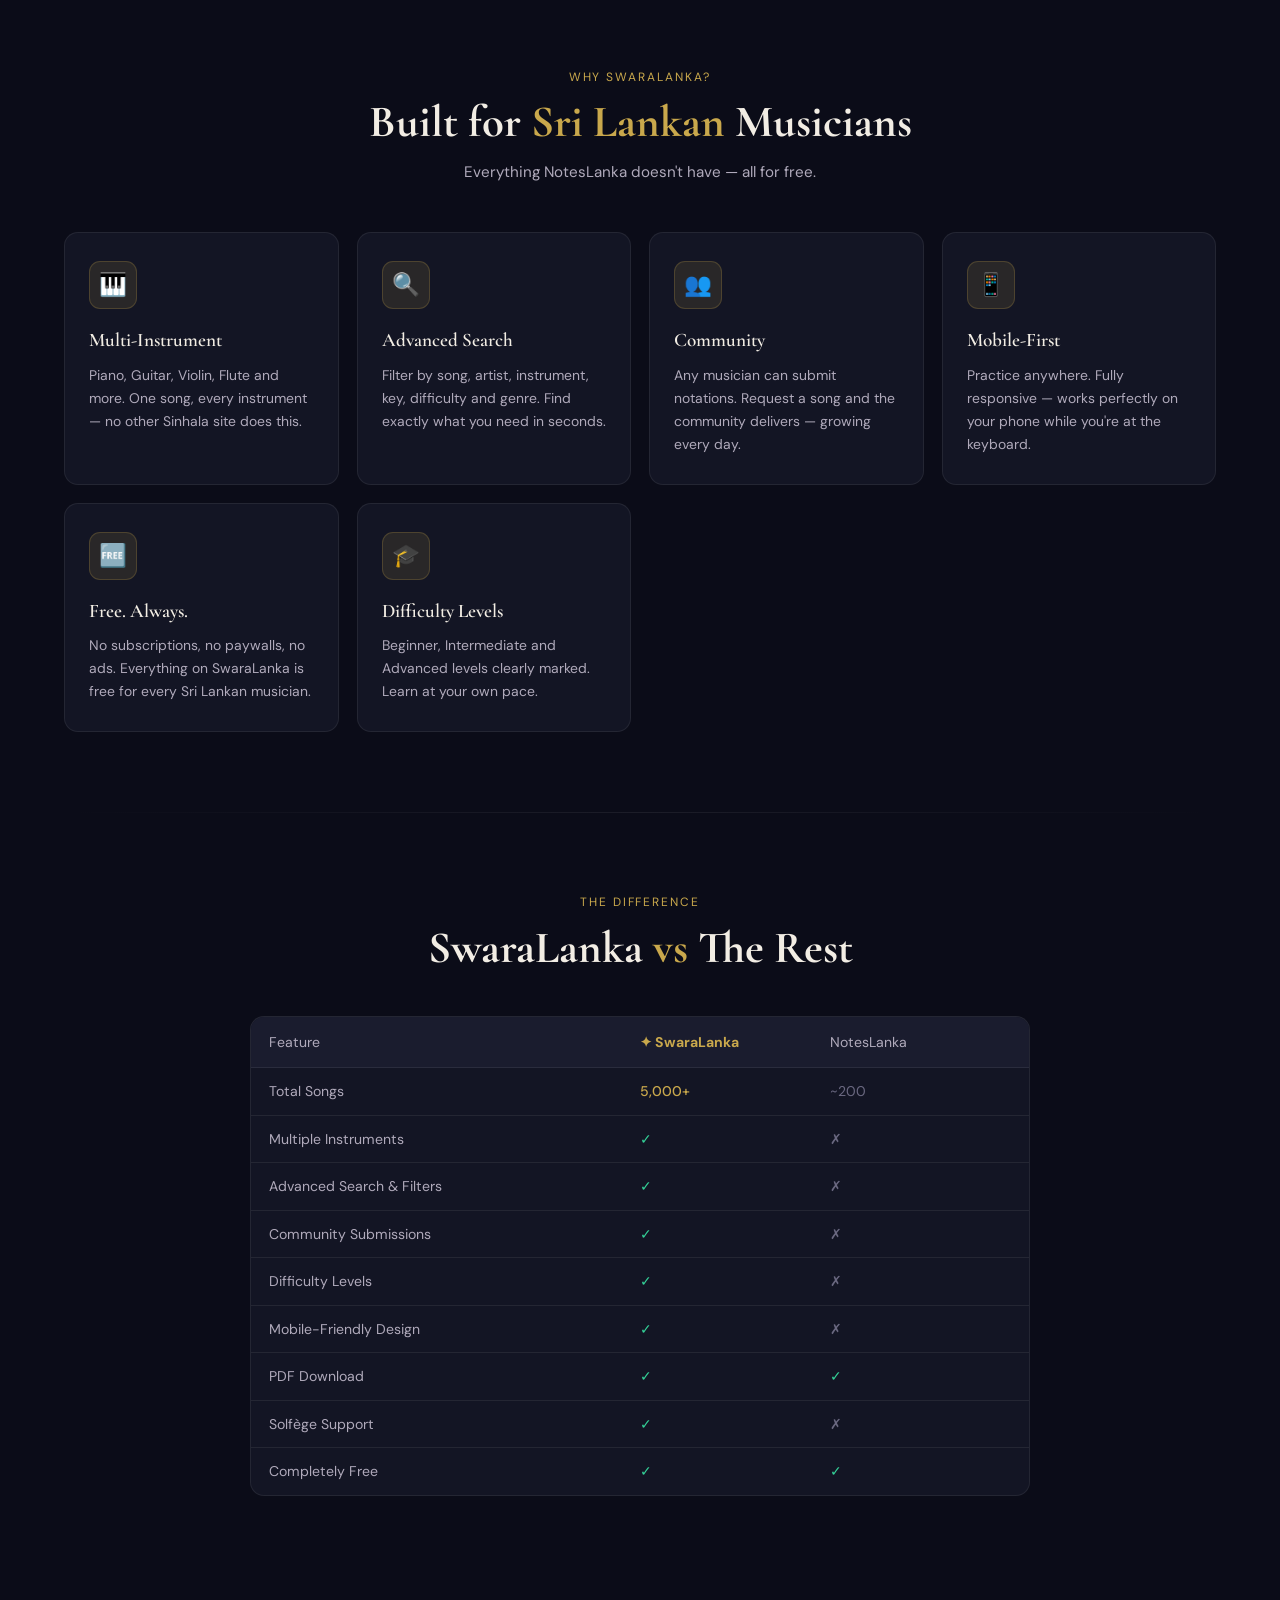
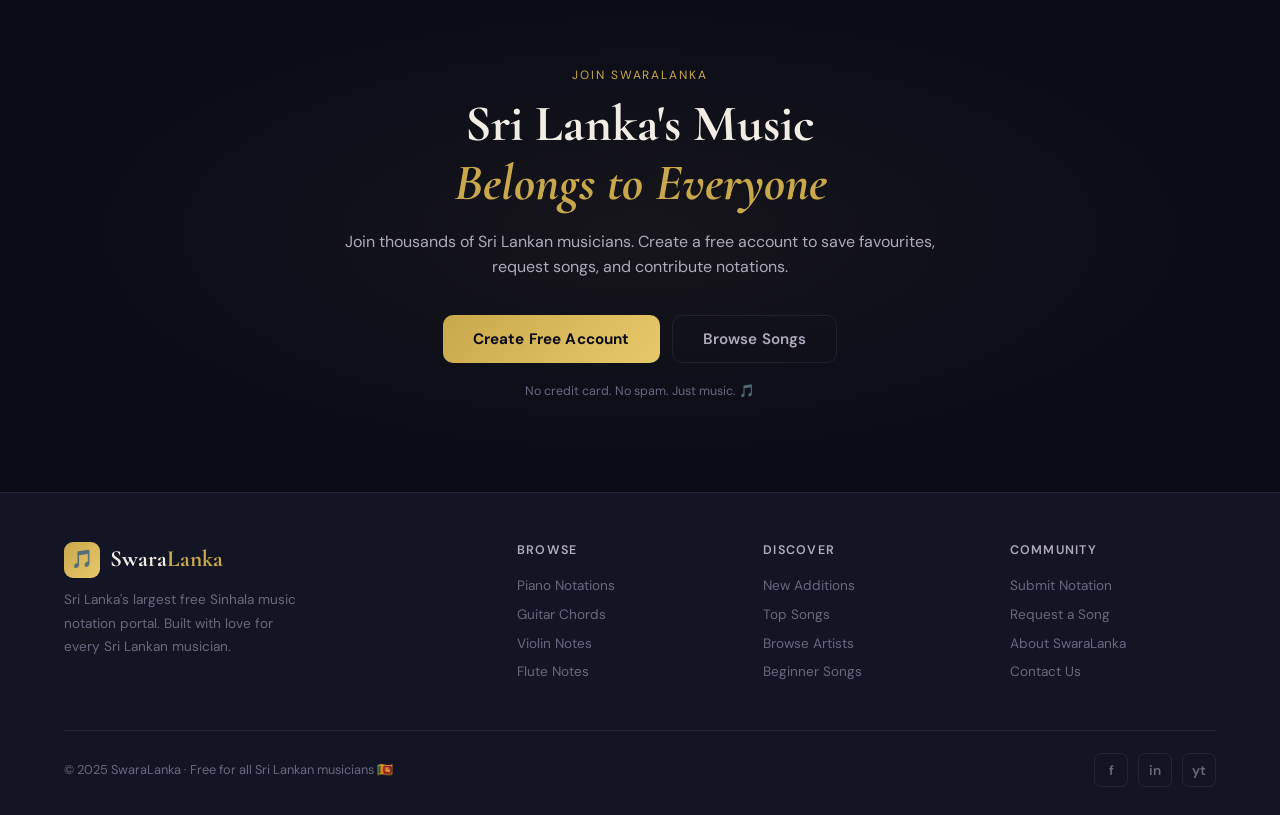
==== commit 91843bd0: "Add files via upload" ====
--- a/index.html
+++ b/index.html
@@ -117,22 +117,7 @@
 </head>
 <body>
 
-<nav>
-  <a class="logo" href="index.html">
-    <div class="logo-icon">🎵</div>
-    <div class="logo-text">Swara<span>Lanka</span></div>
-  </a>
-  <div class="nav-links">
-    <a href="index.html" class="active">Home</a>
-    <a href="browse.html">Browse</a>
-    <a href="browse.html?filter=piano">Piano</a>
-    <a href="browse.html?filter=guitar">Guitar</a>
-    <a href="browse.html?filter=artists">Artists</a>
-  </div>
-  <div class="nav-btns">
-    <button class="btn btn-outline">Login</button>
-    <button class="btn btn-gold">Register Free</button>
-  </div>
+<nav id="mainNav"></nav>
 </nav>
 
 <!-- HERO -->
@@ -331,7 +316,10 @@
 </footer>
 
 <script src="js/data.js"></script>
+<script src="js/firebase.js"></script>
+<script src="js/nav.js"></script>
 <script>
+injectNav('home');
 // Floating notes
 const canvas=document.getElementById('notesCanvas');
 ['♩','♪','♫','♬','𝄞','𝄢'].forEach((c,i)=>{
